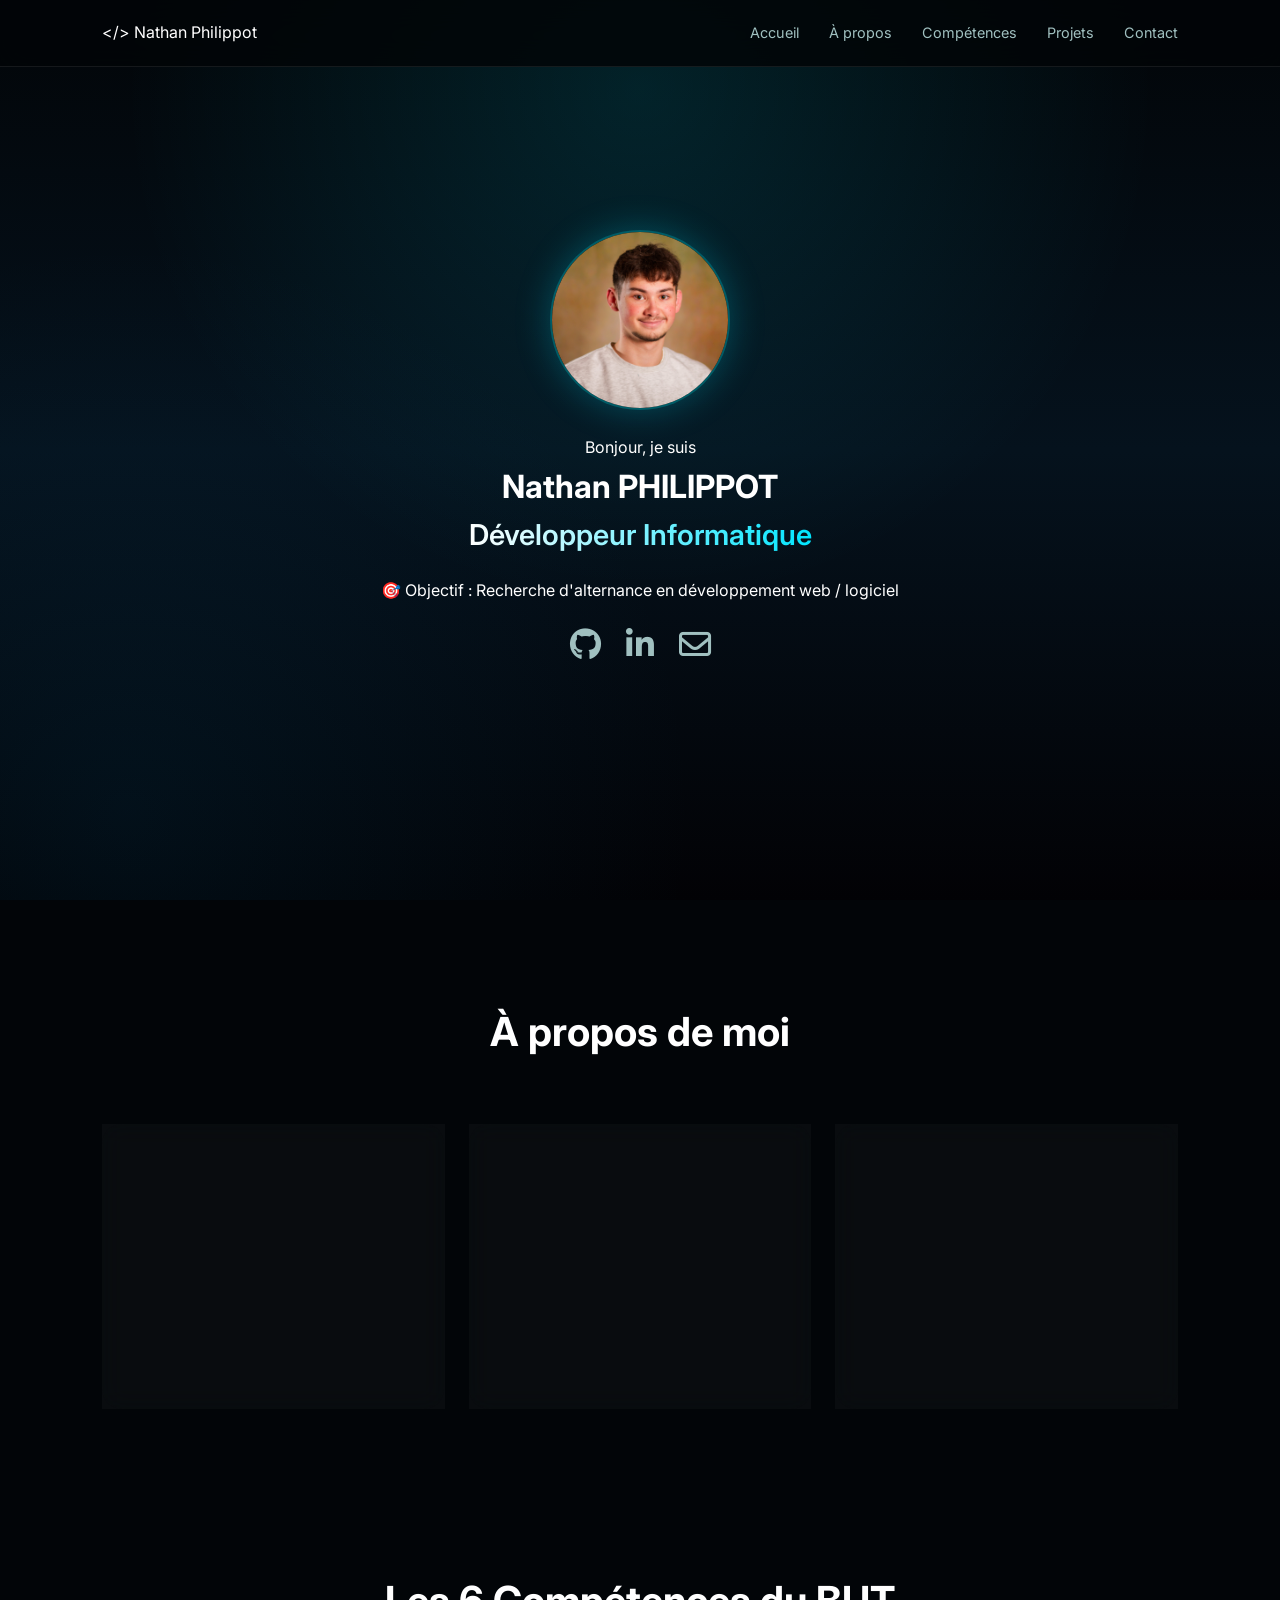
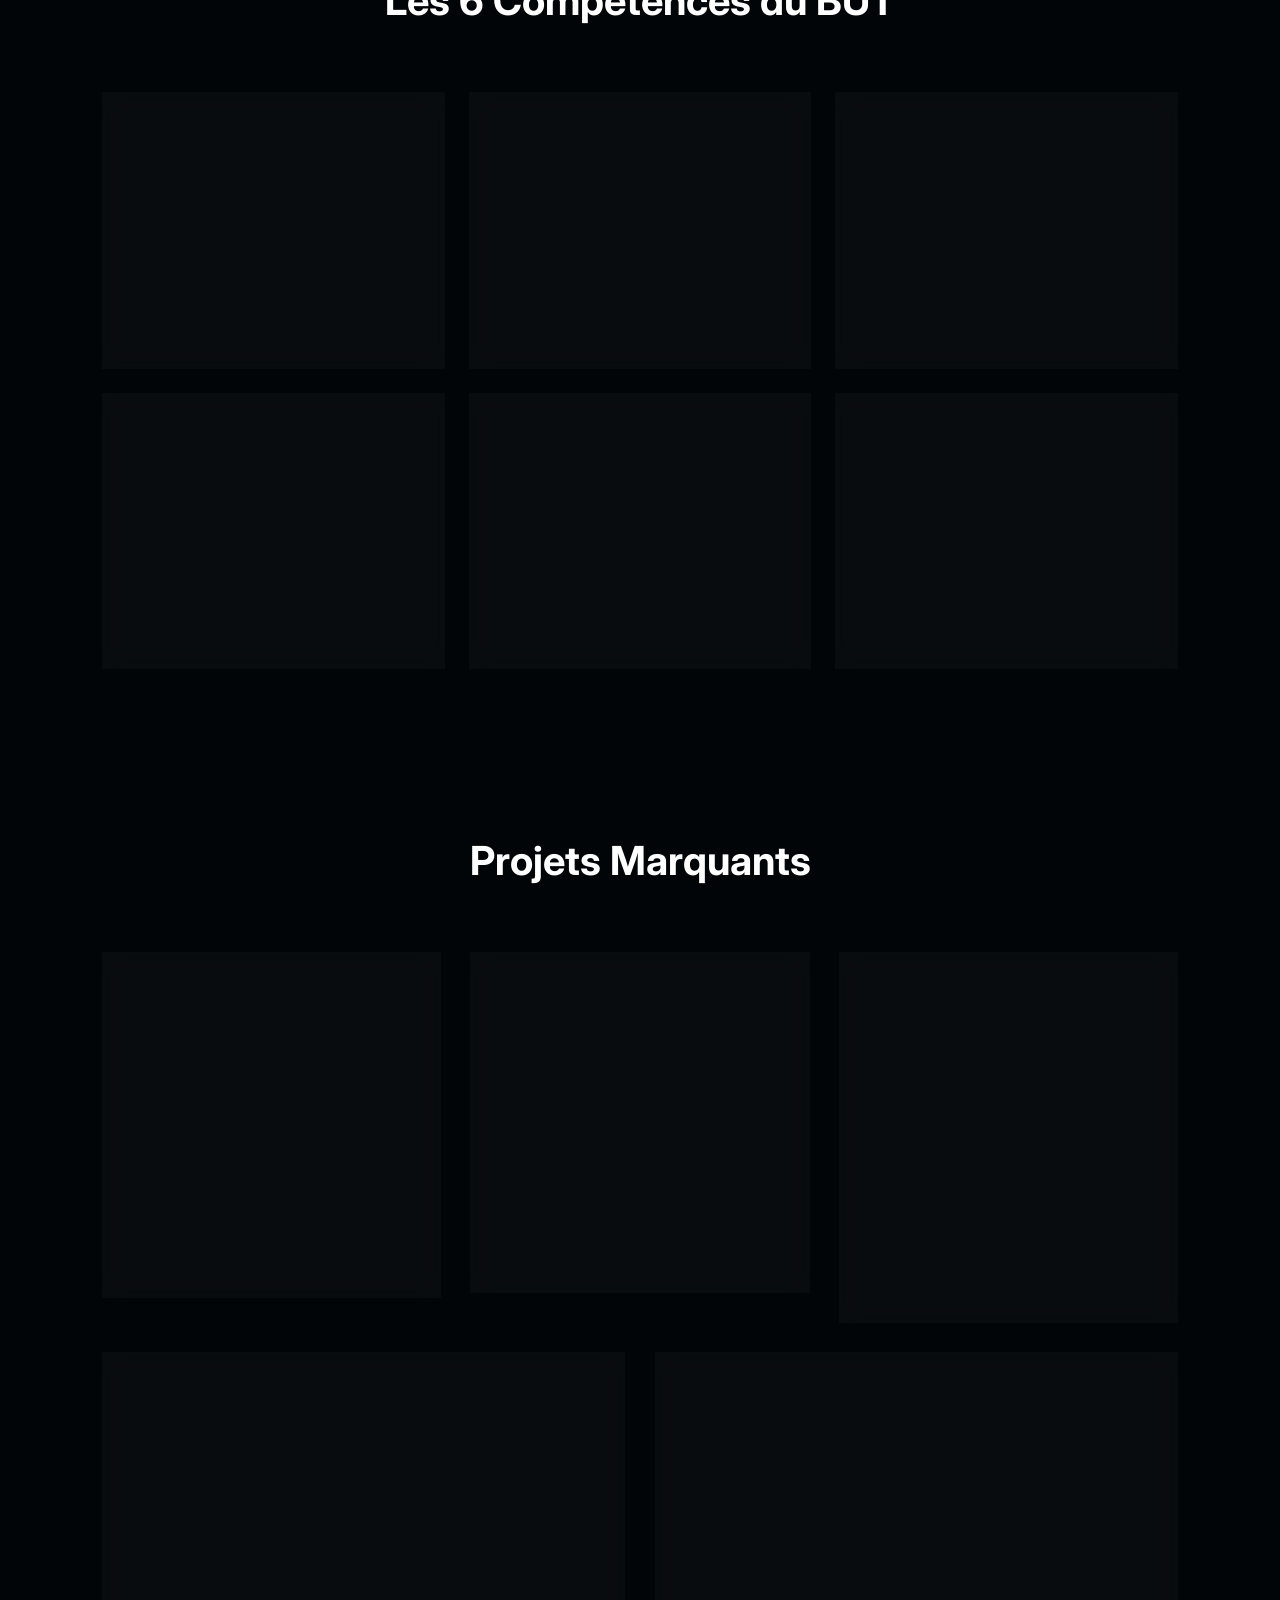
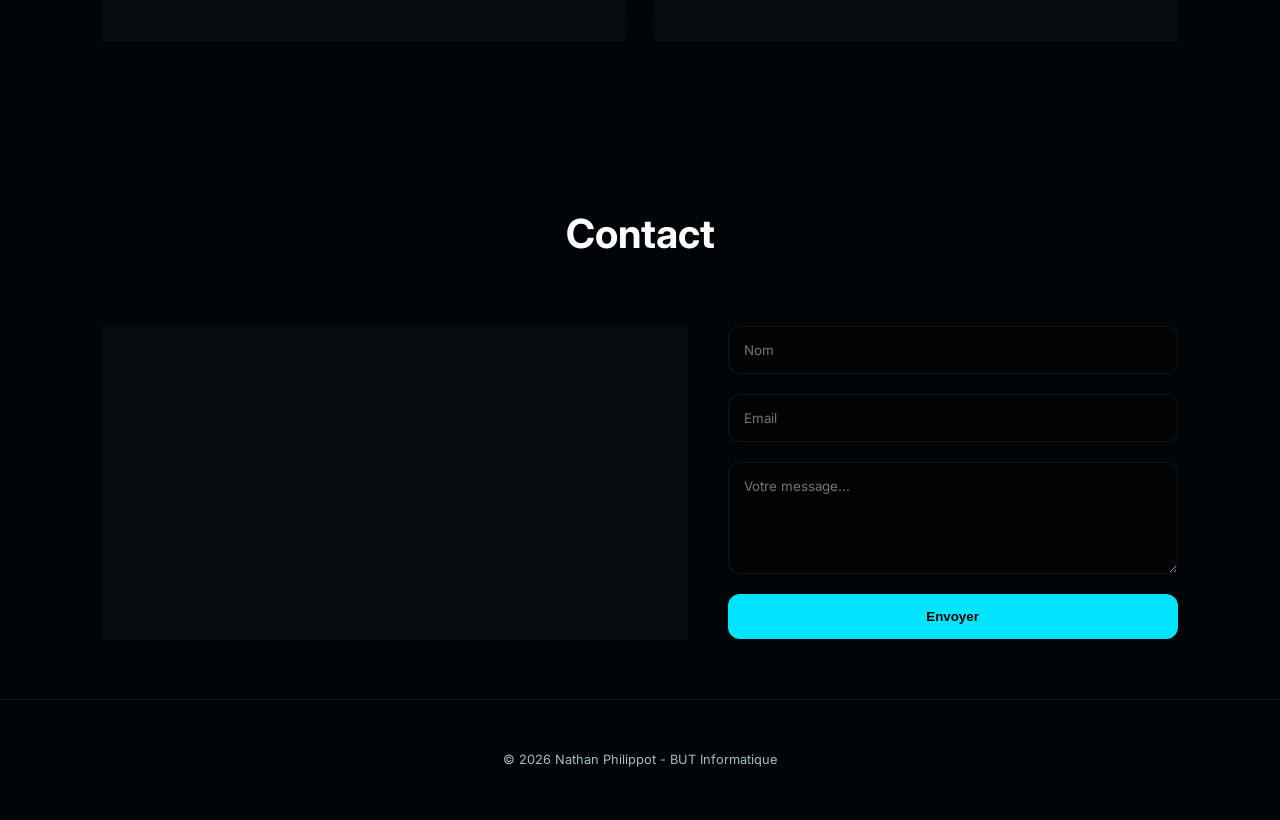
==== index.html @ cea82a33 "Add files via upload" ====
<!DOCTYPE html>
<html lang="fr">
<head>
    <meta charset="UTF-8">
    <meta name="viewport" content="width=device-width, initial-scale=1.0">
    <title>Nathan Philippot | Portfolio BUT Informatique</title>
    <link rel="stylesheet" href="style.css">
    <link rel="stylesheet" href="https://cdnjs.cloudflare.com/ajax/libs/font-awesome/6.0.0/css/all.min.css">
</head>
<body>

    <nav>
        <div class="logo">&lt;/&gt; Nathan Philippot</div>
        <ul>
            <li><a href="#accueil">Accueil</a></li>
            <li><a href="#a-propos">À propos</a></li>
            <li><a href="#competences">Compétences</a></li>
            <li><a href="#projets">Projets</a></li>
            <li><a href="#contact">Contact</a></li>
        </ul>
    </nav>

    <header id="accueil" class="hero">
        <div class="avatar-circle">
            <img src="images/photo.jpg" alt="Photo de Nathan Philippot">
        </div>
        <p class="greeting">Bonjour, je suis</p>
        <h1>Nathan PHILIPPOT</h1>
        <p class="role">Développeur Informatique</p>
        <p class="hero-objective">🎯 Objectif : Recherche d'alternance en développement web / logiciel</p>
        
        <div class="social-links">
            <a href="https://github.com/nathanpht" target="_blank" title="GitHub"><i class="fab fa-github"></i></a>
            <a href="https://www.linkedin.com/in/nathan-philippot-9a896b3b9" target="_blank" title="LinkedIn"><i class="fab fa-linkedin-in"></i></a>
            <a href="mailto:nathanphilippot56@gmail.com" title="Envoyer un e-mail"><i class="far fa-envelope"></i></a>
        </div>
    </header>

    <section id="a-propos">
        <h2 class="section-title">À propos de moi</h2>
        <div class="grid-3">
            <div class="card glass">
                <div class="icon-circle"><i class="fas fa-user"></i></div>
                <h3>Profil</h3>
                <p>Étudiant rigoureux en BUT Informatique, je me passionne pour la résolution de problèmes complexes et le développement d'interfaces intuitives.</p>
            </div>
            <div class="card glass">
                <div class="icon-circle"><i class="fas fa-graduation-cap"></i></div>
                <h3>Formation</h3>
                <p>Actuellement en <strong>BUT Informatique</strong> à l'IUT de Lannion. Spécialisation en réalisation d'applications et gestion de projets.</p>
            </div>
            <div class="card glass">
                <div class="icon-circle"><i class="fas fa-bullseye"></i></div>
                <h3>Objectifs</h3>
                <p>Je recherche une alternance pour mettre mes compétences techniques (Java, Web, SQL) au service d'une équipe dynamique.</p>
            </div>
        </div>
    </section>

    <section id="competences">
        <h2 class="section-title">Les 6 Compétences du BUT</h2>
        <div class="grid-3-3">
            <div class="card skill-card">
                <div class="skill-header">
                    <div class="icon-circle"><i class="fas fa-code"></i></div>
                    <span class="badge">C1</span>
                </div>
                <h3>Réaliser</h3>
                <p>Développement d'applications complexes et responsives.</p>
                <div class="skill-details">
                    <hr><ul><li>SAE S1.01 : Jeu de logique en Python</li><li>Sokoban V2 : Modélisation et dév Java (POO)</li><li>Site vitrine web (HTML5/CSS3)</li></ul>
                </div>
                <a class="details-link">Cliquer pour voir les détails</a>
            </div>
            <div class="card skill-card">
                <div class="skill-header">
                    <div class="icon-circle"><i class="fas fa-microchip"></i></div>
                    <span class="badge">C2</span>
                </div>
                <h3>Optimiser</h3>
                <p>Amélioration de l'efficacité logicielle et algorithmique.</p>
                <div class="skill-details">
                    <hr><ul><li>Sokoban V1 & V2 : Algorithmes de déplacement</li><li>Analyse de complexité des structures de données</li></ul>
                </div>
                <a class="details-link">Cliquer pour voir les détails</a>
            </div>
            <div class="card skill-card">
                <div class="skill-header">
                    <div class="icon-circle"><i class="fas fa-network-wired"></i></div>
                    <span class="badge">C3</span>
                </div>
                <h3>Administrer</h3>
                <p>Installation, configuration et gestion système/réseau.</p>
                <div class="skill-details">
                    <hr><ul><li>Virtualisation et conteneurisation avec Docker</li><li>Configuration d'environnements Linux / Debian</li></ul>
                </div>
                <a class="details-link">Cliquer pour voir les détails</a>
            </div>
            <div class="card skill-card">
                <div class="skill-header">
                    <div class="icon-circle"><i class="fas fa-database"></i></div>
                    <span class="badge">C4</span>
                </div>
                <h3>Gérer les données</h3>
                <p>Conception, modélisation et gestion de bases de données.</p>
                <div class="skill-details">
                    <hr><ul><li>Modélisation relationnelle (UML / Merise)</li><li>Création et requêtage de bases de données SQL</li></ul>
                </div>
                <a class="details-link">Cliquer pour voir les détails</a>
            </div>
            <div class="card skill-card">
                <div class="skill-header">
                    <div class="icon-circle"><i class="fas fa-tasks"></i></div>
                    <span class="badge">C5</span>
                </div>
                <h3>Conduire</h3>
                <p>Gestion de projet informatique et suivi des livrables.</p>
                <div class="skill-details">
                    <hr><ul><li>Rédaction de cahiers des charges et spécifications</li><li>Suivi de projet avec outils de planification</li></ul>
                </div>
                <a class="details-link">Cliquer pour voir les détails</a>
            </div>
            <div class="card skill-card">
                <div class="skill-header">
                    <div class="icon-circle"><i class="fas fa-users"></i></div>
                    <span class="badge">C6</span>
                </div>
                <h3>Collaborer</h3>
                <p>Travail d'équipe, communication et versioning.</p>
                <div class="skill-details">
                    <hr><ul><li>Gestion du code avec Git et GitHub</li><li>Méthodes Agiles et organisation d'équipe</li></ul>
                </div>
                <a class="details-link">Cliquer pour voir les détails</a>
            </div>
        </div>
    </section>

    <section id="projets">
        <h2 class="section-title">Projets Marquants</h2>
        <div class="grid-projects">
            
            <div class="card project-card glass">
                <h3>HTML & CSS - Voyage au Japon</h3>
                <p>Création d'un site vitrine responsive et immersif dédié à la découverte du Japon.</p>
                <div class="tags"><span>HTML</span><span>CSS</span><span>Design</span></div>
                <div class="mobilise-container">Mobilise : <span class="badge-comp">C1</span> <span class="badge-comp">C2</span></div>
                <div class="project-links">
                    <a href="https://github.com/nathanpht/HTML_CSS_Japon" target="_blank"><i class="fab fa-github"></i> Code source</a>
                </div>
            </div>

            <div class="card project-card glass">
                <h3>Sokoban - Version 2</h3>
                <p>Développement du célèbre jeu de logique Sokoban en appliquant des concepts de programmation orientée objet en Java.</p>
                <div class="tags"><span>Java</span><span>POO</span><span>Algorithmique</span></div>
                <div class="mobilise-container">Mobilise : <span class="badge-comp">C1</span> <span class="badge-comp">C2</span></div>
                <div class="project-links">
                    <a href="https://github.com/nathanpht/SokobanV2" target="_blank"><i class="fab fa-github"></i> Code source</a>
                </div>
            </div>

            <div class="card project-card glass">
                <h3>Gestion de Base de Données (SQL)</h3>
                <p>Conception, modélisation relationnelle et requêtage complexe pour la gestion de données structurées.</p>
                <div class="tags"><span>SQL</span><span>Modélisation</span><span>BDD</span></div>
                <div class="mobilise-container">Mobilise : <span class="badge-comp">C4</span></div>
                <div class="project-links">
                    <a href="https://github.com/nathanpht/SQL_BDD" target="_blank"><i class="fab fa-github"></i> Code source</a>
                </div>
            </div>

            <div class="card project-card glass">
                <h3>Conteneurisation avec Docker</h3>
                <p>Mise en place et administration d'infrastructures virtualisées et déploiement d'applications conteneurisées.</p>
                <div class="tags"><span>Docker</span><span>DevOps</span><span>Linux</span></div>
                <div class="mobilise-container">Mobilise : <span class="badge-comp">C3</span></div>
                <div class="project-links">
                    <a href="https://github.com/nathanpht/DockerContainer" target="_blank"><i class="fab fa-github"></i> Code source</a>
                </div>
            </div>

            <div class="card project-card glass">
                <h3>Gestion de Projet Informatique</h3>
                <p>Planification, rédaction de cahier des charges et suivi de livrables d'un projet d'application.</p>
                <div class="tags"><span>Management</span><span>Agile</span><span>Planification</span></div>
                <div class="mobilise-container">Mobilise : <span class="badge-comp">C5</span> <span class="badge-comp">C6</span></div>
                <div class="project-links">
                    <a href="https://github.com/nathanpht/GESTIONPROJECT" target="_blank"><i class="fab fa-github"></i> Code source</a>
                </div>
            </div>

        </div>
    </section>

    <section id="contact">
        <h2 class="section-title">Contact</h2>
        <div class="contact-container">
            
            <div class="contact-left-wrapper">
                <div class="linkedin-badge-container">
                    <div class="badge-base LI-profile-badge" data-locale="fr_FR" data-size="medium" data-theme="dark" data-type="VERTICAL" data-vanity="nathan-philippot-9a896b3b9" data-version="v1">
                        <a class="badge-base__link LI-simple-link" href="https://fr.linkedin.com/in/nathan-philippot-9a896b3b9?trk=profile-badge">Nathan PHILIPPOT</a>
                    </div>
                </div>

                <div class="contact-info-list">
                    <div class="contact-item">
                        <i class="fas fa-phone"></i>
                        <div><small>Téléphone</small><br><strong>+33 7 69 67 65 21</strong></div>
                    </div>
                    <div class="contact-item">
                        <i class="far fa-envelope"></i>
                        <div><small>Email</small><br><strong>nathanphilippot56@gmail.com</strong></div>
                    </div>
                    <div class="contact-item">
                        <i class="fas fa-map-marker-alt"></i>
                        <div><small>Lieu</small><br><strong>Lannion, France</strong></div>
                    </div>
                </div>
            </div>

            <form class="contact-form" onsubmit="ouvrirBoiteMail(event)">
                <input type="text" id="contact-nom" placeholder="Nom" required>
                <input type="email" id="contact-email" placeholder="Email" required>
                <textarea rows="5" id="contact-message" placeholder="Votre message..." required></textarea>
                <button type="submit" class="btn-send">Envoyer</button>
            </form>
        </div>
    </section>

    <footer>
        <p>© 2026 Nathan Philippot - BUT Informatique</p>
    </footer>

    <script src="https://platform.linkedin.com/badges/js/profile.js" async defer type="text/javascript"></script>

    <script>
        // Script pour dérouler les compétences
        document.querySelectorAll('.details-link').forEach(link => {
            link.addEventListener('click', function() {
                const card = this.closest('.skill-card');
                card.classList.toggle('active');
                this.textContent = card.classList.contains('active') ? 'Fermer les détails' : 'Cliquer pour voir les détails';
            });
        });

        // NOUVEAU SCRIPT : Récupère les données et ouvre le client de messagerie
        function ouvrirBoiteMail(event) {
            event.preventDefault(); // Empêche le rechargement automatique de la page
            
            const nom = document.getElementById('contact-nom').value;
            const emailClient = document.getElementById('contact-email').value;
            const message = document.getElementById('contact-message').value;
            
            const sujet = encodeURIComponent("Contact Portfolio - " + nom);
            const corpsEmail = encodeURIComponent("Bonjour Nathan,\n\n" + message + "\n\n---\nMessage envoyé par : " + nom + " (" + emailClient + ")");
            
            // Déclenche l'ouverture de l'application de messagerie par défaut
            window.location.href = "mailto:nathanphilippot56@gmail.com?subject=" + sujet + "&body=" + corpsEmail;
        }
    </script>
</body>
</html>
---- style.css ----
@import url('https://fonts.googleapis.com/css2?family=Inter:wght@300;400;500;600;700&display=swap');

html {
    scroll-behavior: smooth !important;
    scroll-padding-top: 90px; /* Évite que le menu fixe ne cache le titre des sections lors du scroll */
}

:root {
    --bg-deep: #020508;
    --accent-blue: #00e5ff;
    --card-bg: rgba(255, 255, 255, 0.03);
    --text-main: #ffffff;
    --text-dim: #a0c0c0;
    --border: rgba(255, 255, 255, 0.08);
}

* { margin: 0; padding: 0; box-sizing: border-box; }

body {
    background-color: var(--bg-deep);
    background-image: 
        radial-gradient(circle at 50% 10%, rgba(0, 229, 255, 0.12) 0%, transparent 50%),
        radial-gradient(circle at 10% 90%, rgba(0, 80, 120, 0.15) 0%, transparent 40%),
        linear-gradient(180deg, #020508 0%, #05121d 50%, #020205 100%);
    background-attachment: fixed;
    color: var(--text-main); font-family: 'Inter', sans-serif; line-height: 1.6;
}

nav { display: flex; justify-content: space-between; align-items: center; padding: 20px 8%; position: fixed; top: 0; width: 100%; z-index: 1000; background: rgba(2, 5, 8, 0.85); backdrop-filter: blur(15px); border-bottom: 1px solid var(--border); }
nav ul { display: flex; list-style: none; gap: 30px; }
nav ul li a { text-decoration: none; color: var(--text-dim); font-size: 0.9rem; transition: 0.3s; }
nav ul li a:hover { color: var(--accent-blue); }

.hero { height: 100vh; display: flex; flex-direction: column; justify-content: center; align-items: center; text-align: center; }

/* Taille agrandie pour accueillir la photo proprement */
.avatar-circle { 
    width: 180px; 
    height: 180px; 
    background: #000; 
    border-radius: 50%; 
    border: 2px solid rgba(0, 229, 255, 0.4); 
    display: flex; 
    justify-content: center; 
    align-items: center; 
    margin-bottom: 25px; 
    box-shadow: 0 0 35px rgba(0, 229, 255, 0.25); 
    overflow: hidden; 
}

/* Force l'image à occuper tout l'espace de manière proportionnelle */
.avatar-circle img {
    width: 100%;
    height: 100%;
    object-fit: cover;
}

/* MODIFICATION : Agrandissement et mise en valeur des icônes réseaux sociaux */
.social-links {
    display: flex;
    gap: 25px;
    margin-top: 15px;
}

.social-links a {
    color: var(--text-dim);
    font-size: 2rem; /* Augmentation importante de la taille du logo */
    transition: all 0.3s ease;
    display: inline-block;
}

.social-links a:hover {
    color: var(--accent-blue);
    transform: scale(1.2); /* Léger effet de zoom au survol */
    text-shadow: 0 0 15px var(--accent-blue);
}

.role { font-size: 1.8rem; font-weight: 600; background: linear-gradient(90deg, #fff, var(--accent-blue)); -webkit-background-clip: text; background-clip: text; -webkit-text-fill-color: transparent; margin-bottom: 20px; }

section { padding: 100px 8% 60px; }
.section-title { text-align: center; font-size: 2.5rem; margin-bottom: 60px; font-weight: 700; }

.grid-3, .grid-3-3 { display: grid; grid-template-columns: repeat(3, 1fr); gap: 25px; }

/* RESTRUCTURATION DES PROJETS EN FLEXBOX POUR ÉVITER LE TROU VIDE */
.grid-projects { 
    display: flex;
    flex-wrap: wrap;
    gap: 30px;
    justify-content: center;
}

.grid-projects .project-card {
    flex: 1 1 calc(33.333% - 30px); 
    min-width: 300px;
    max-width: 100%;
    display: flex;
    flex-direction: column;
    height: 100%;
}

/* Force les liens GitHub à s'aligner tout en bas de la carte */
.grid-projects .project-card .project-links {
    margin-top: auto;
    padding-top: 15px;
}

.card { background: var(--card-bg); border: 1px solid var(--border); border-radius: 20px; padding: 30px; backdrop-filter: blur(12px); transition: 0.4s; }
.card:hover { border: 1px solid rgba(0, 229, 255, 0.3); transform: translateY(-5px); background: rgba(255, 255, 255, 0.06); }

.icon-circle { width: 45px; height: 45px; background: rgba(0, 229, 255, 0.1); border-radius: 10px; display: flex; justify-content: center; align-items: center; color: var(--accent-blue); margin-bottom: 20px; }
.badge { background: #1a1a1a; padding: 4px 10px; border-radius: 6px; font-size: 0.7rem; color: var(--accent-blue); font-weight: 600; }

/* COMPÉTENCES DÉTAILS */
.skill-details { max-height: 0; overflow: hidden; transition: 0.5s ease; opacity: 0; }
.skill-card.active .skill-details { max-height: 300px; opacity: 1; margin-top: 15px; padding-top: 15px; border-top: 1px solid var(--border); }
.details-link { cursor: pointer; color: var(--text-dim); font-size: 0.85rem; margin-top: 20px; display: block; text-decoration: underline; }

/* STYLE PROJETS */
.tags { display: flex; gap: 10px; margin-bottom: 20px; }
.tags span { background: #121212; border: 1px solid var(--border); color: var(--text-dim); padding: 6px 15px; border-radius: 30px; font-size: 0.85rem; }
.mobilise-container { font-size: 0.9rem; color: var(--text-dim); margin-bottom: 25px; display: flex; align-items: center; gap: 8px; }
.badge-comp { background: #ffffff; color: #000; font-weight: 700; padding: 2px 8px; border-radius: 4px; font-size: 0.8rem; }
.project-links a { color: var(--text-main); text-decoration: none; font-weight: 500; font-size: 1rem; }

/* BLOC CONTACT AVEC BADGE ET COORDONNÉES ALIGNÉS */
.contact-container { 
    display: grid; 
    grid-template-columns: 1.3fr 1fr; 
    gap: 40px; 
    align-items: stretch;
}

.contact-left-wrapper {
    display: flex;
    gap: 40px;
    align-items: center;
    background: var(--card-bg);
    border: 1px solid var(--border);
    padding: 30px;
    border-radius: 20px;
    backdrop-filter: blur(12px);
}

.linkedin-badge-container {
    flex-shrink: 0;
}

.contact-info-list {
    display: flex;
    flex-direction: column;
    gap: 20px;
}

.contact-item { display: flex; align-items: center; gap: 15px; }
.contact-item i { width: 45px; height: 45px; background: #0a0a0a; border-radius: 50%; display: flex; justify-content: center; align-items: center; border: 1px solid var(--border); color: var(--accent-blue); flex-shrink: 0; }

.contact-form {
    display: flex;
    flex-direction: column;
    justify-content: space-between;
}

.contact-form input, .contact-form textarea { width: 100%; background: rgba(0, 0, 0, 0.4); border: 1px solid var(--border); padding: 15px; border-radius: 12px; color: #fff; margin-bottom: 20px; outline: none; font-family: inherit; }
.btn-send { background: var(--accent-blue); color: #000; padding: 15px; border-radius: 12px; border: none; font-weight: 700; width: 100%; cursor: pointer; transition: 0.3s; margin-top: auto; }
.btn-send:hover { box-shadow: 0 0 20px var(--accent-blue); }

footer { text-align: center; padding: 50px; border-top: 1px solid var(--border); color: var(--text-dim); font-size: 0.8rem; }

@media (max-width: 900px) { 
    .grid-3, .grid-3-3, .grid-projects, .contact-container { grid-template-columns: 1fr; } 
    .contact-left-wrapper { flex-direction: column; text-align: center; }
    .contact-item { flex-direction: column; text-align: center; }
}
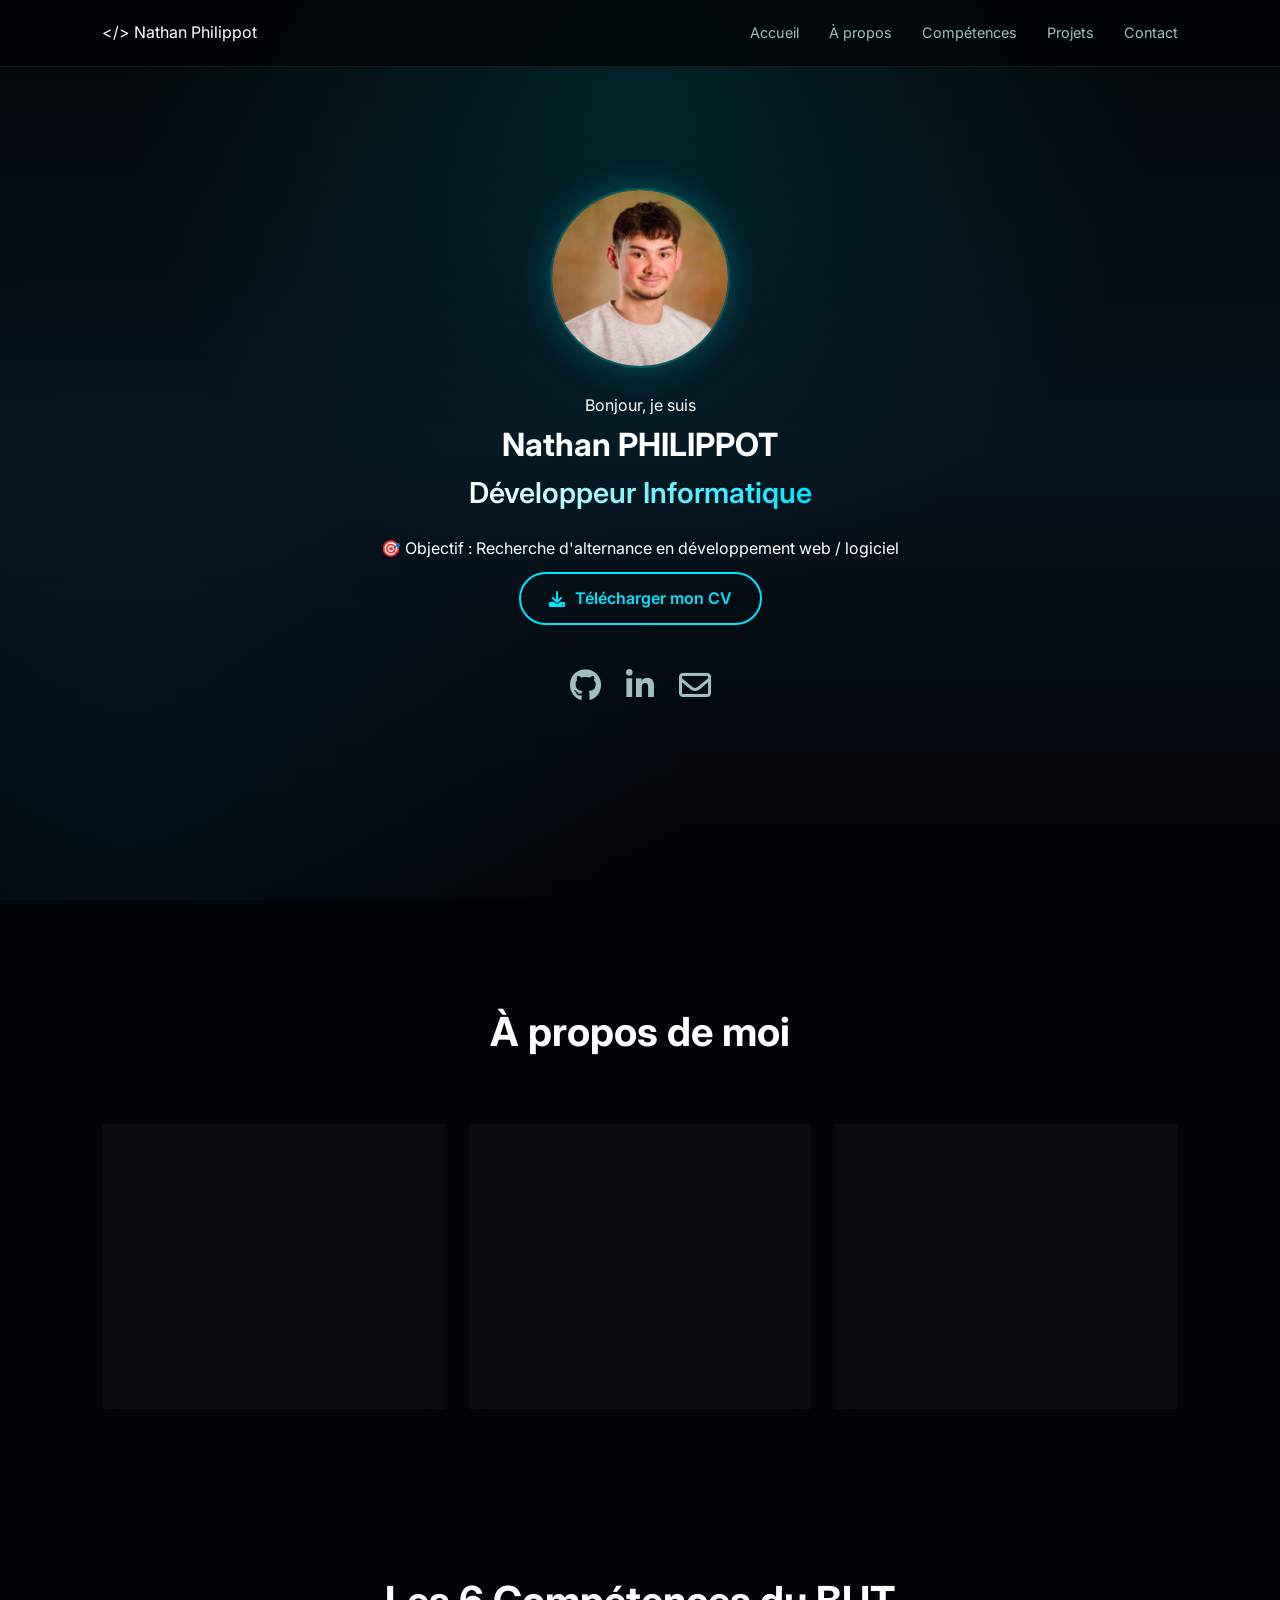
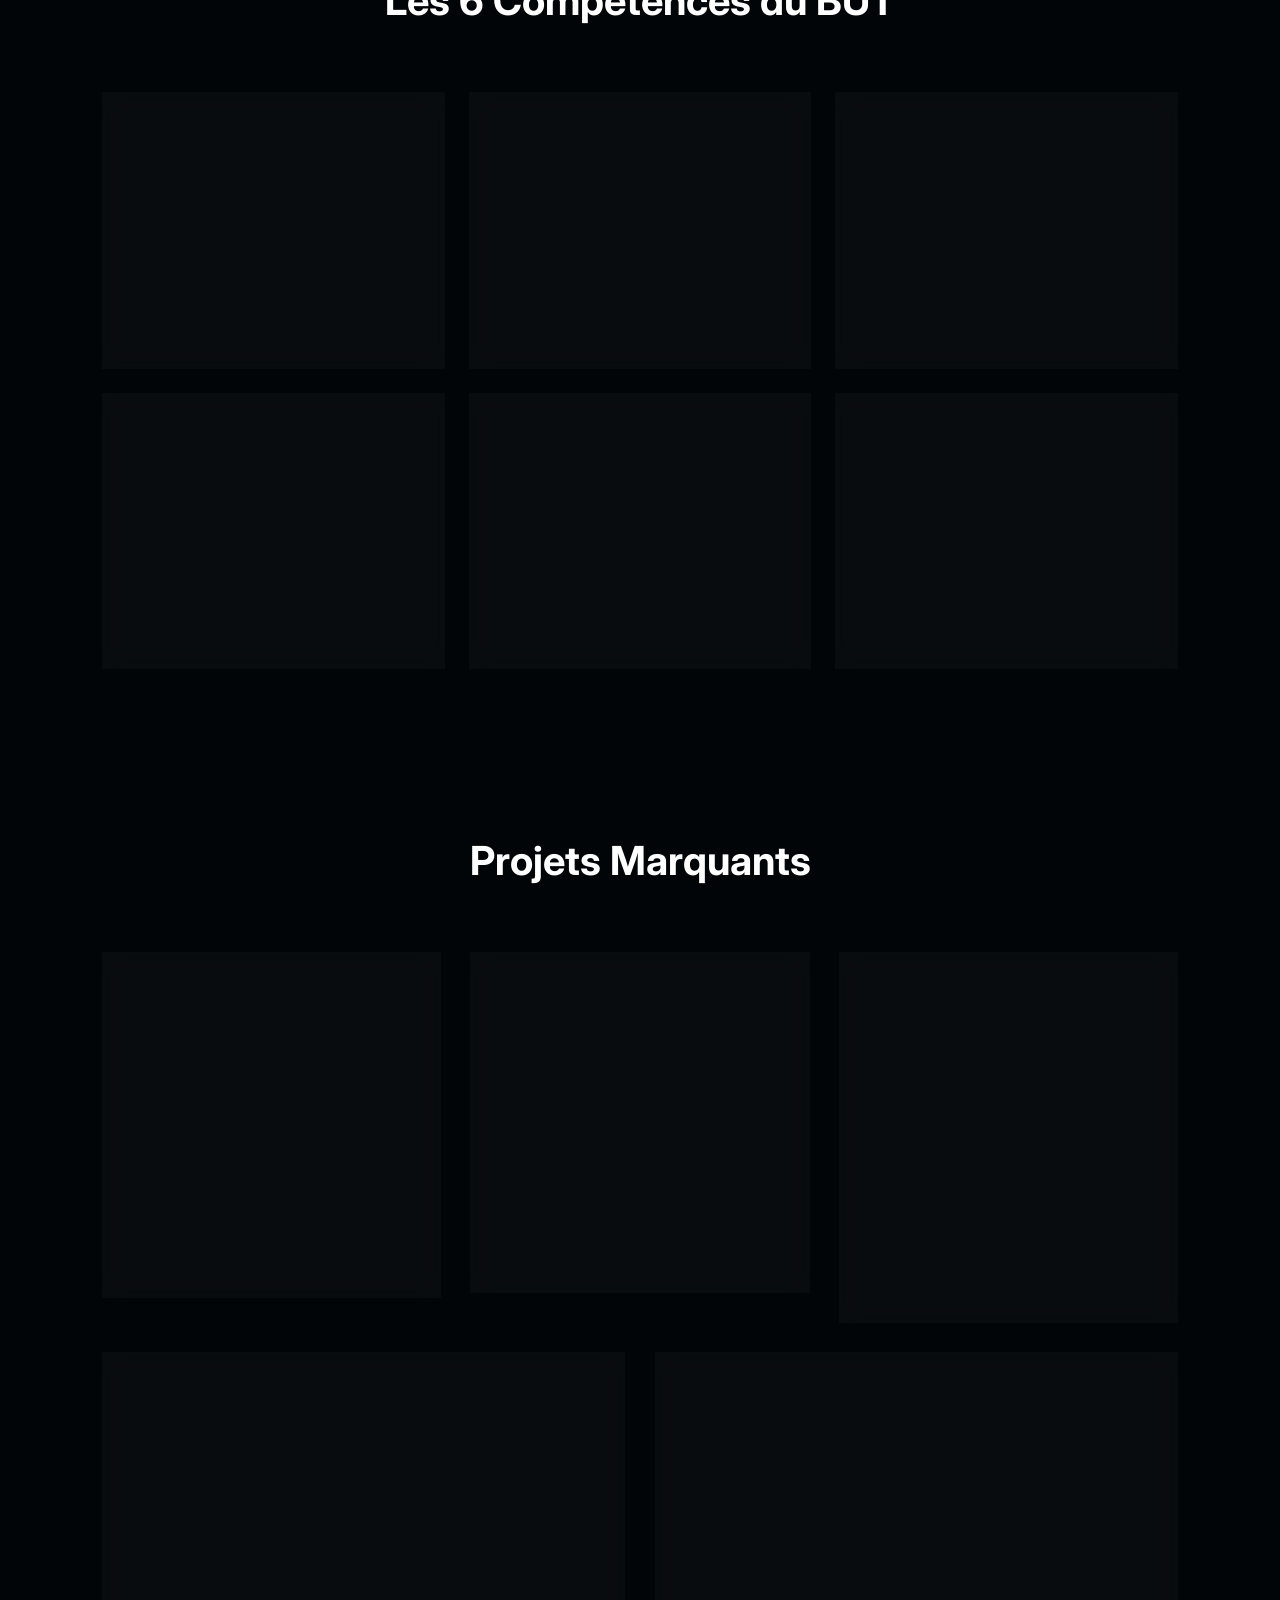
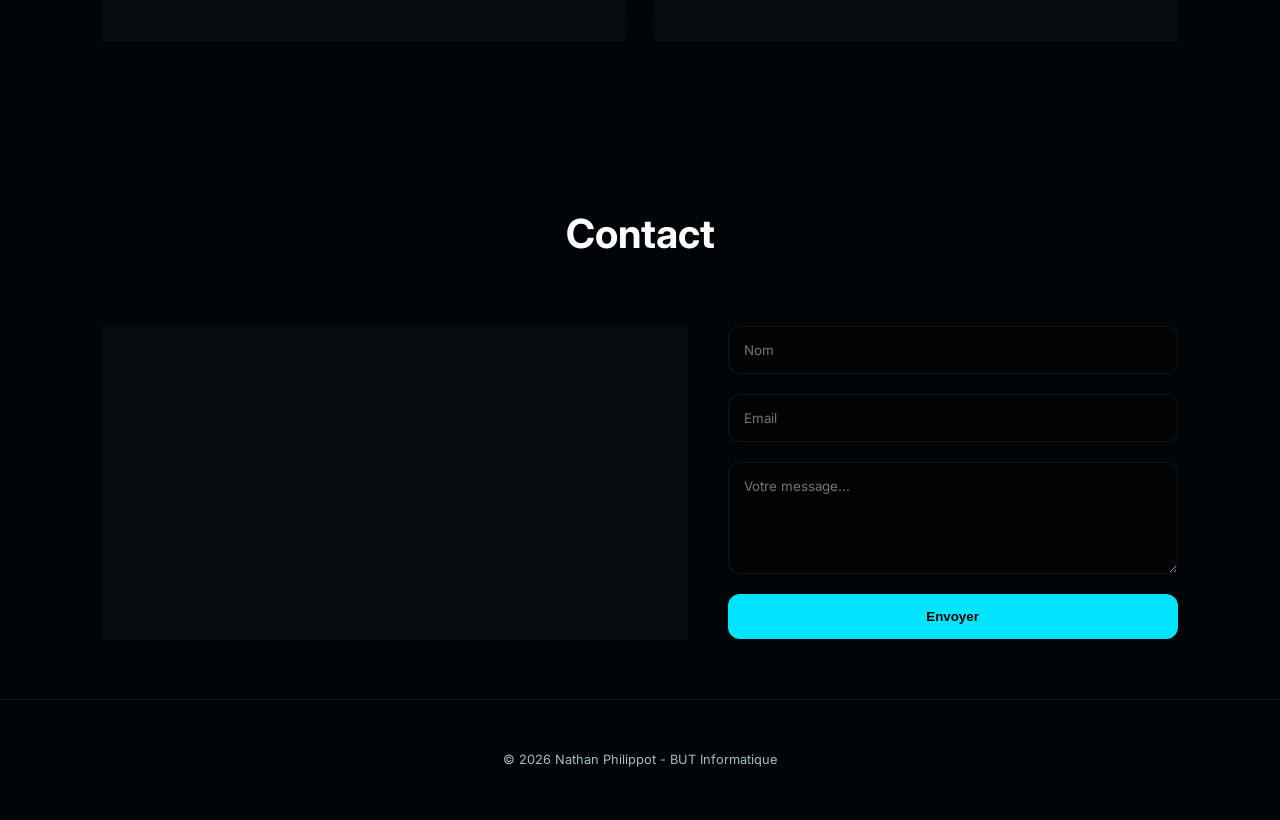
==== commit fcf975e5: "Add files via upload" ====
--- a/index.html
+++ b/index.html
@@ -29,6 +29,12 @@
         <p class="role">Développeur Informatique</p>
         <p class="hero-objective">🎯 Objectif : Recherche d'alternance en développement web / logiciel</p>
         
+        <div class="cv-container">
+            <a href="CV_Nathan_Philippot.pdf" download="CV_Nathan_Philippot.pdf" class="btn-cv">
+                <i class="fas fa-download"></i> Télécharger mon CV
+            </a>
+        </div>
+        
         <div class="social-links">
             <a href="https://github.com/nathanpht" target="_blank" title="GitHub"><i class="fab fa-github"></i></a>
             <a href="https://www.linkedin.com/in/nathan-philippot-9a896b3b9" target="_blank" title="LinkedIn"><i class="fab fa-linkedin-in"></i></a>
@@ -235,7 +241,6 @@
     <script src="https://platform.linkedin.com/badges/js/profile.js" async defer type="text/javascript"></script>
 
     <script>
-        // Script pour dérouler les compétences
         document.querySelectorAll('.details-link').forEach(link => {
             link.addEventListener('click', function() {
                 const card = this.closest('.skill-card');
@@ -244,9 +249,8 @@
             });
         });
 
-        // NOUVEAU SCRIPT : Récupère les données et ouvre le client de messagerie
         function ouvrirBoiteMail(event) {
-            event.preventDefault(); // Empêche le rechargement automatique de la page
+            event.preventDefault();
             
             const nom = document.getElementById('contact-nom').value;
             const emailClient = document.getElementById('contact-email').value;
@@ -255,7 +259,6 @@
             const sujet = encodeURIComponent("Contact Portfolio - " + nom);
             const corpsEmail = encodeURIComponent("Bonjour Nathan,\n\n" + message + "\n\n---\nMessage envoyé par : " + nom + " (" + emailClient + ")");
             
-            // Déclenche l'ouverture de l'application de messagerie par défaut
             window.location.href = "mailto:nathanphilippot56@gmail.com?subject=" + sujet + "&body=" + corpsEmail;
         }
     </script>
--- a/style.css
+++ b/style.css
@@ -2,7 +2,7 @@
 
 html {
     scroll-behavior: smooth !important;
-    scroll-padding-top: 90px; /* Évite que le menu fixe ne cache le titre des sections lors du scroll */
+    scroll-padding-top: 90px;
 }
 
 :root {
@@ -33,7 +33,6 @@
 
 .hero { height: 100vh; display: flex; flex-direction: column; justify-content: center; align-items: center; text-align: center; }
 
-/* Taille agrandie pour accueillir la photo proprement */
 .avatar-circle { 
     width: 180px; 
     height: 180px; 
@@ -48,14 +47,39 @@
     overflow: hidden; 
 }
 
-/* Force l'image à occuper tout l'espace de manière proportionnelle */
 .avatar-circle img {
     width: 100%;
     height: 100%;
     object-fit: cover;
 }
 
-/* MODIFICATION : Agrandissement et mise en valeur des icônes réseaux sociaux */
+/* AJOUT : Style du bouton CV */
+.cv-container {
+    margin-top: 10px;
+    margin-bottom: 20px;
+}
+
+.btn-cv {
+    display: inline-flex;
+    align-items: center;
+    gap: 10px;
+    background: transparent;
+    color: var(--accent-blue);
+    border: 2px solid var(--accent-blue);
+    padding: 12px 28px;
+    border-radius: 30px;
+    font-weight: 600;
+    text-decoration: none;
+    transition: all 0.3s ease;
+}
+
+.btn-cv:hover {
+    background: var(--accent-blue);
+    color: #000;
+    box-shadow: 0 0 25px rgba(0, 229, 255, 0.5);
+    transform: translateY(-2px);
+}
+
 .social-links {
     display: flex;
     gap: 25px;
@@ -64,14 +88,14 @@
 
 .social-links a {
     color: var(--text-dim);
-    font-size: 2rem; /* Augmentation importante de la taille du logo */
+    font-size: 2rem; 
     transition: all 0.3s ease;
     display: inline-block;
 }
 
 .social-links a:hover {
     color: var(--accent-blue);
-    transform: scale(1.2); /* Léger effet de zoom au survol */
+    transform: scale(1.2); 
     text-shadow: 0 0 15px var(--accent-blue);
 }
 
@@ -82,7 +106,6 @@
 
 .grid-3, .grid-3-3 { display: grid; grid-template-columns: repeat(3, 1fr); gap: 25px; }
 
-/* RESTRUCTURATION DES PROJETS EN FLEXBOX POUR ÉVITER LE TROU VIDE */
 .grid-projects { 
     display: flex;
     flex-wrap: wrap;
@@ -99,7 +122,6 @@
     height: 100%;
 }
 
-/* Force les liens GitHub à s'aligner tout en bas de la carte */
 .grid-projects .project-card .project-links {
     margin-top: auto;
     padding-top: 15px;
@@ -111,19 +133,16 @@
 .icon-circle { width: 45px; height: 45px; background: rgba(0, 229, 255, 0.1); border-radius: 10px; display: flex; justify-content: center; align-items: center; color: var(--accent-blue); margin-bottom: 20px; }
 .badge { background: #1a1a1a; padding: 4px 10px; border-radius: 6px; font-size: 0.7rem; color: var(--accent-blue); font-weight: 600; }
 
-/* COMPÉTENCES DÉTAILS */
 .skill-details { max-height: 0; overflow: hidden; transition: 0.5s ease; opacity: 0; }
 .skill-card.active .skill-details { max-height: 300px; opacity: 1; margin-top: 15px; padding-top: 15px; border-top: 1px solid var(--border); }
 .details-link { cursor: pointer; color: var(--text-dim); font-size: 0.85rem; margin-top: 20px; display: block; text-decoration: underline; }
 
-/* STYLE PROJETS */
 .tags { display: flex; gap: 10px; margin-bottom: 20px; }
 .tags span { background: #121212; border: 1px solid var(--border); color: var(--text-dim); padding: 6px 15px; border-radius: 30px; font-size: 0.85rem; }
 .mobilise-container { font-size: 0.9rem; color: var(--text-dim); margin-bottom: 25px; display: flex; align-items: center; gap: 8px; }
 .badge-comp { background: #ffffff; color: #000; font-weight: 700; padding: 2px 8px; border-radius: 4px; font-size: 0.8rem; }
 .project-links a { color: var(--text-main); text-decoration: none; font-weight: 500; font-size: 1rem; }
 
-/* BLOC CONTACT AVEC BADGE ET COORDONNÉES ALIGNÉS */
 .contact-container { 
     display: grid; 
     grid-template-columns: 1.3fr 1fr; 
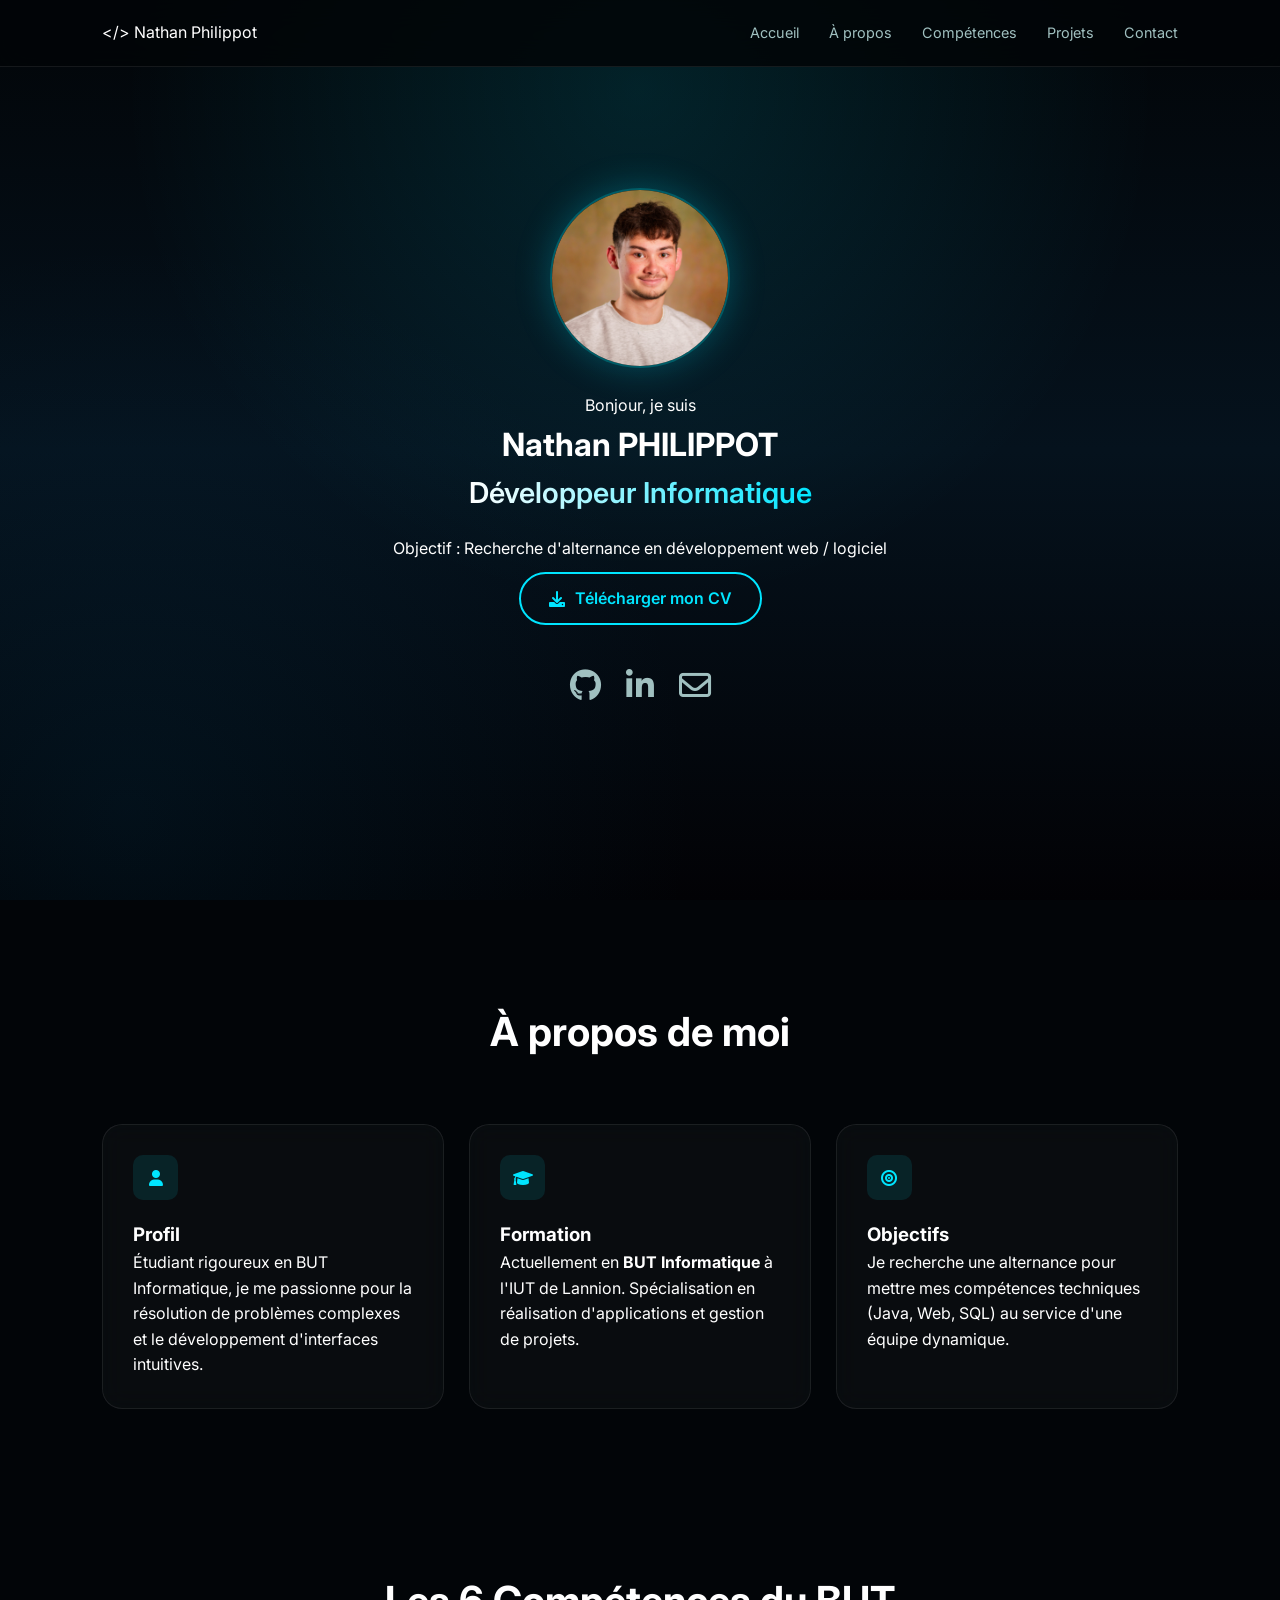
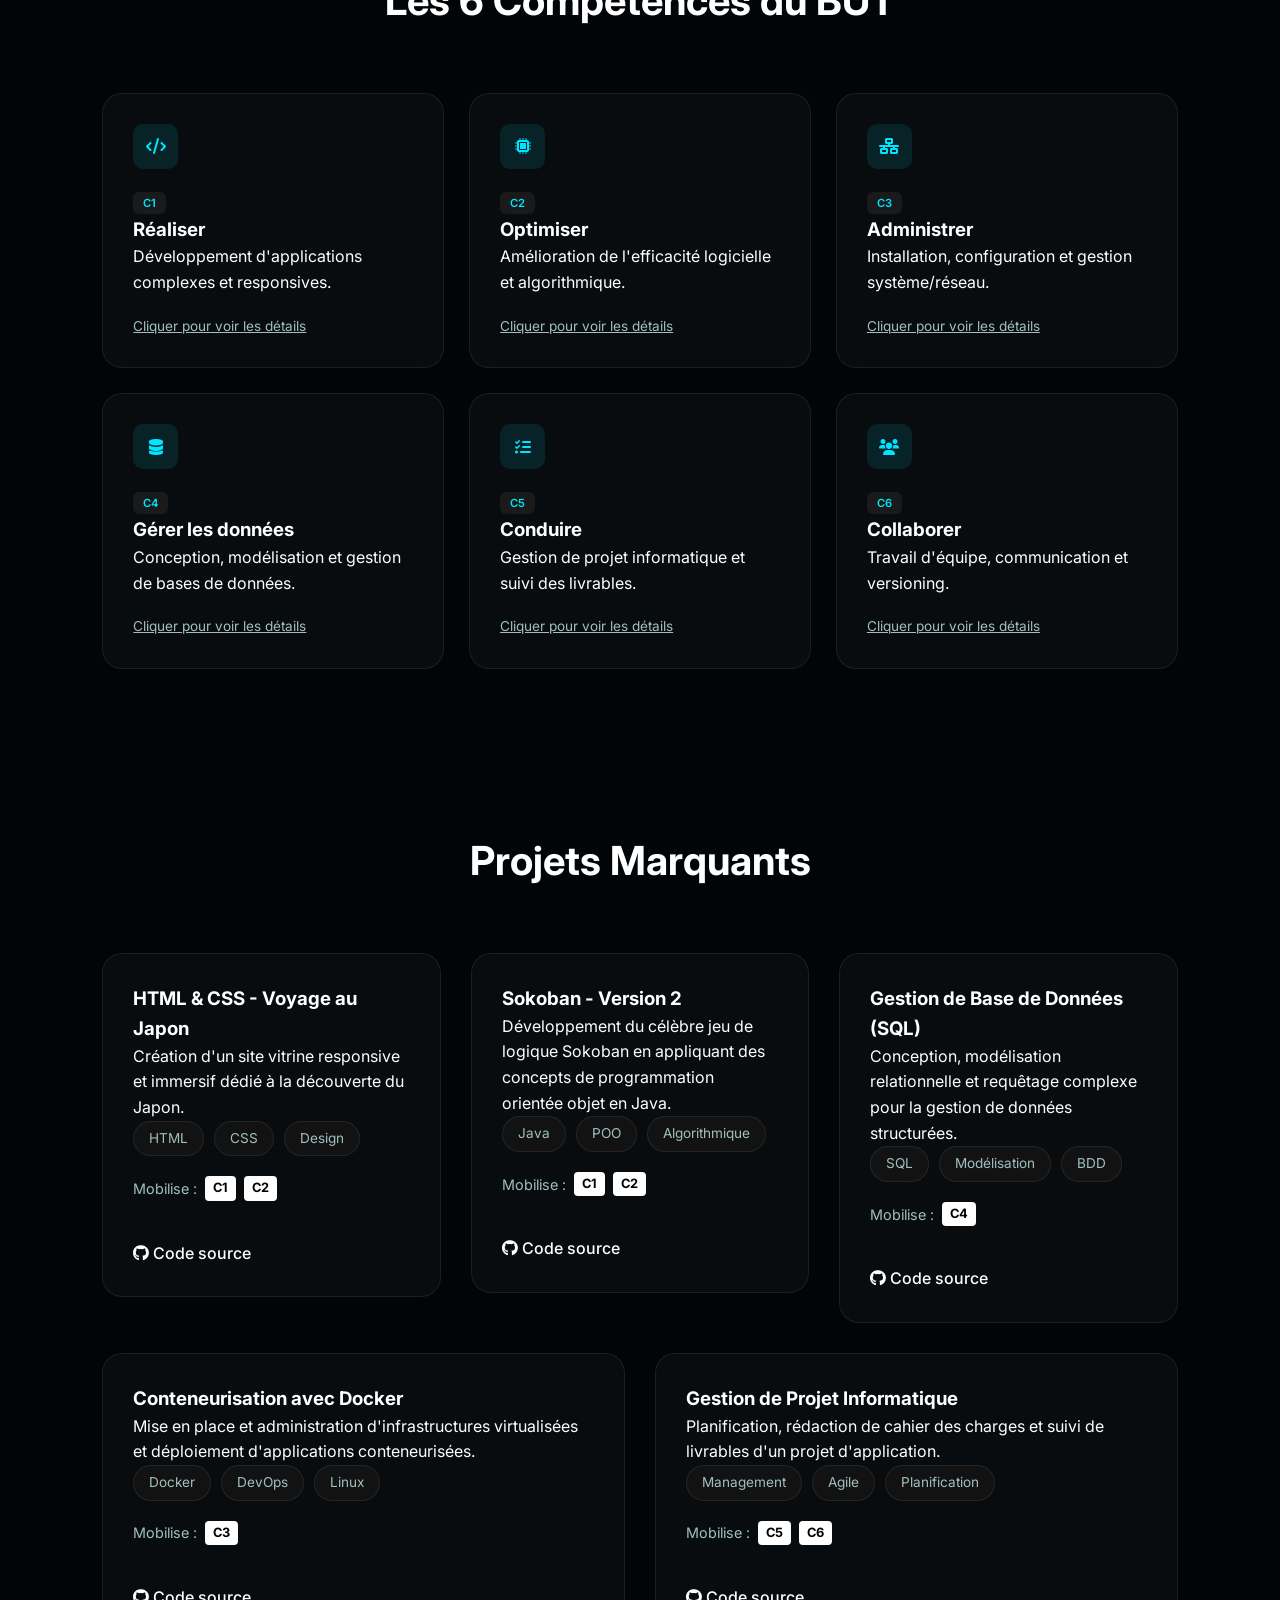
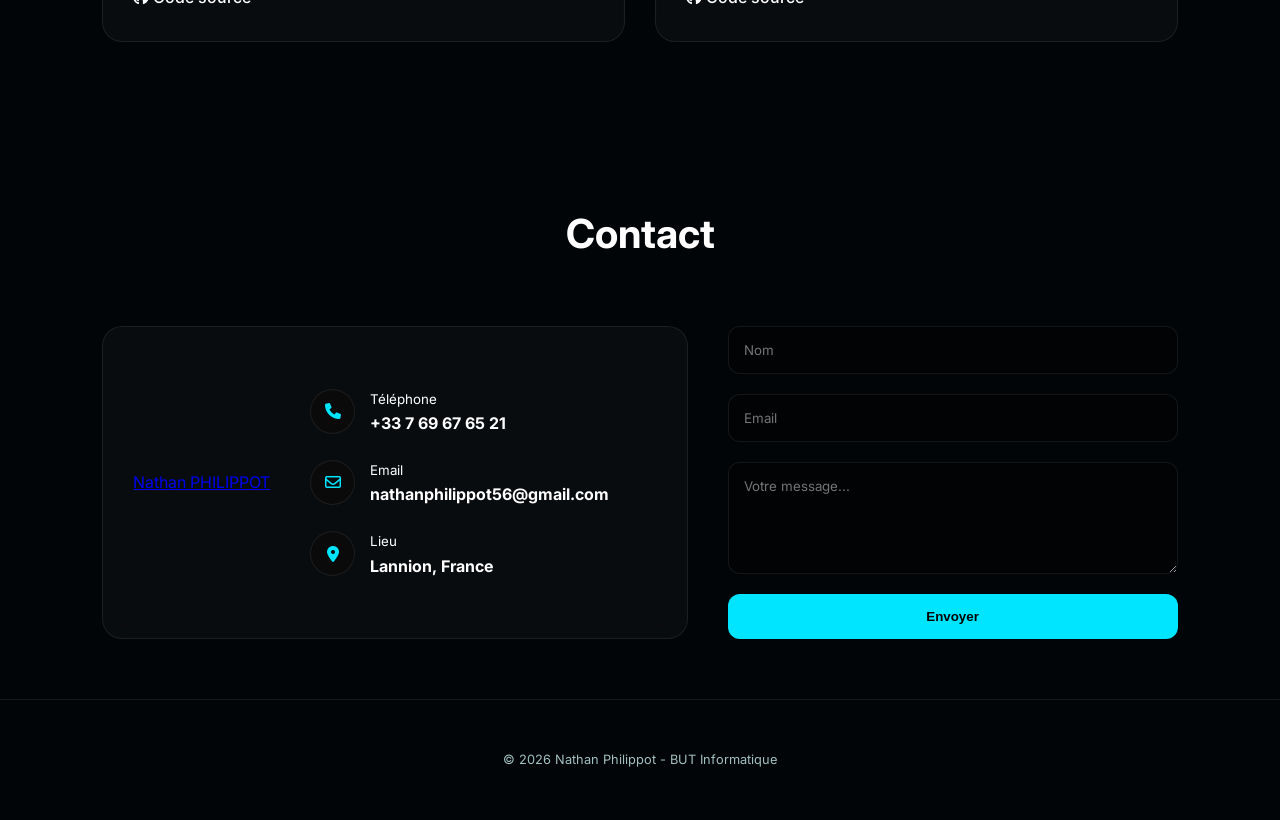
==== commit 624adc4c: "Add files via upload" ====
--- a/index.html
+++ b/index.html
@@ -27,7 +27,7 @@
         <p class="greeting">Bonjour, je suis</p>
         <h1>Nathan PHILIPPOT</h1>
         <p class="role">Développeur Informatique</p>
-        <p class="hero-objective">🎯 Objectif : Recherche d'alternance en développement web / logiciel</p>
+        <p class="hero-objective"> Objectif : Recherche d'alternance en développement web / logiciel</p>
         
         <div class="cv-container">
             <a href="CV_Nathan_Philippot.pdf" download="CV_Nathan_Philippot.pdf" class="btn-cv">
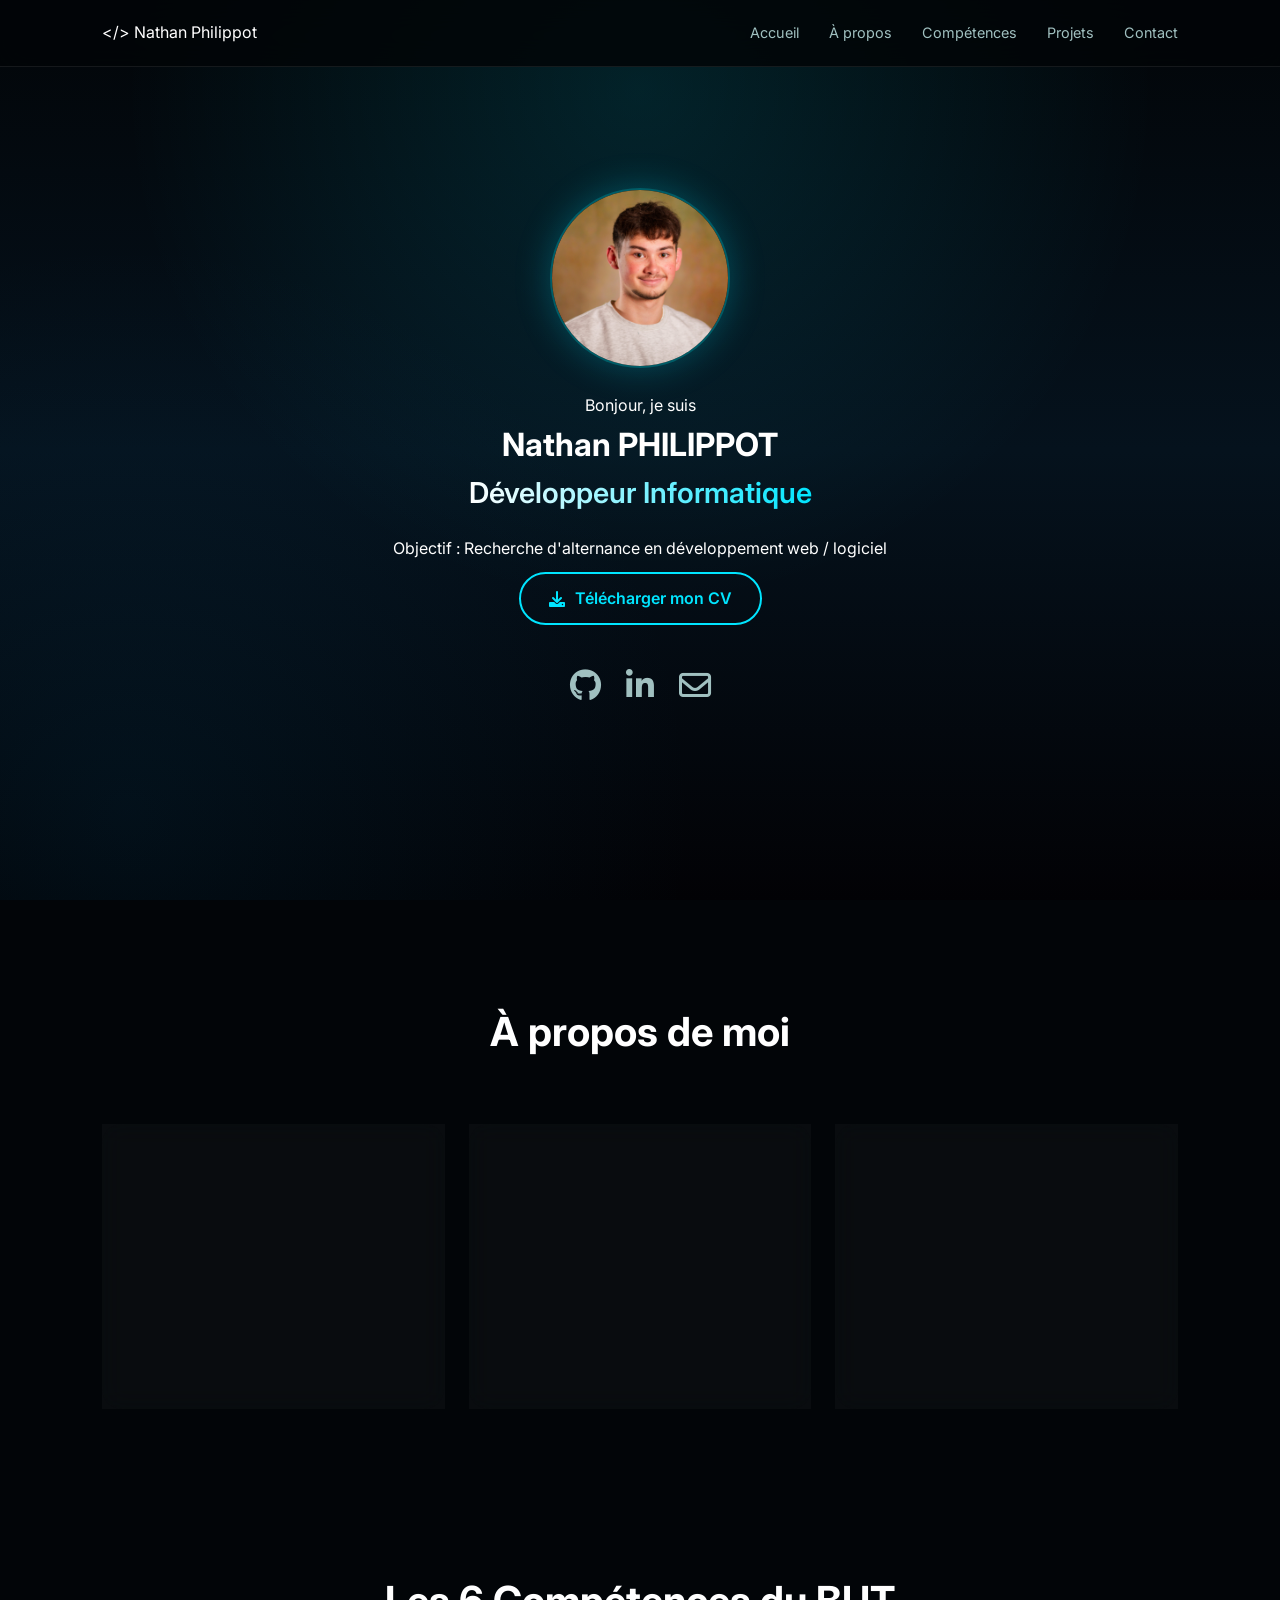
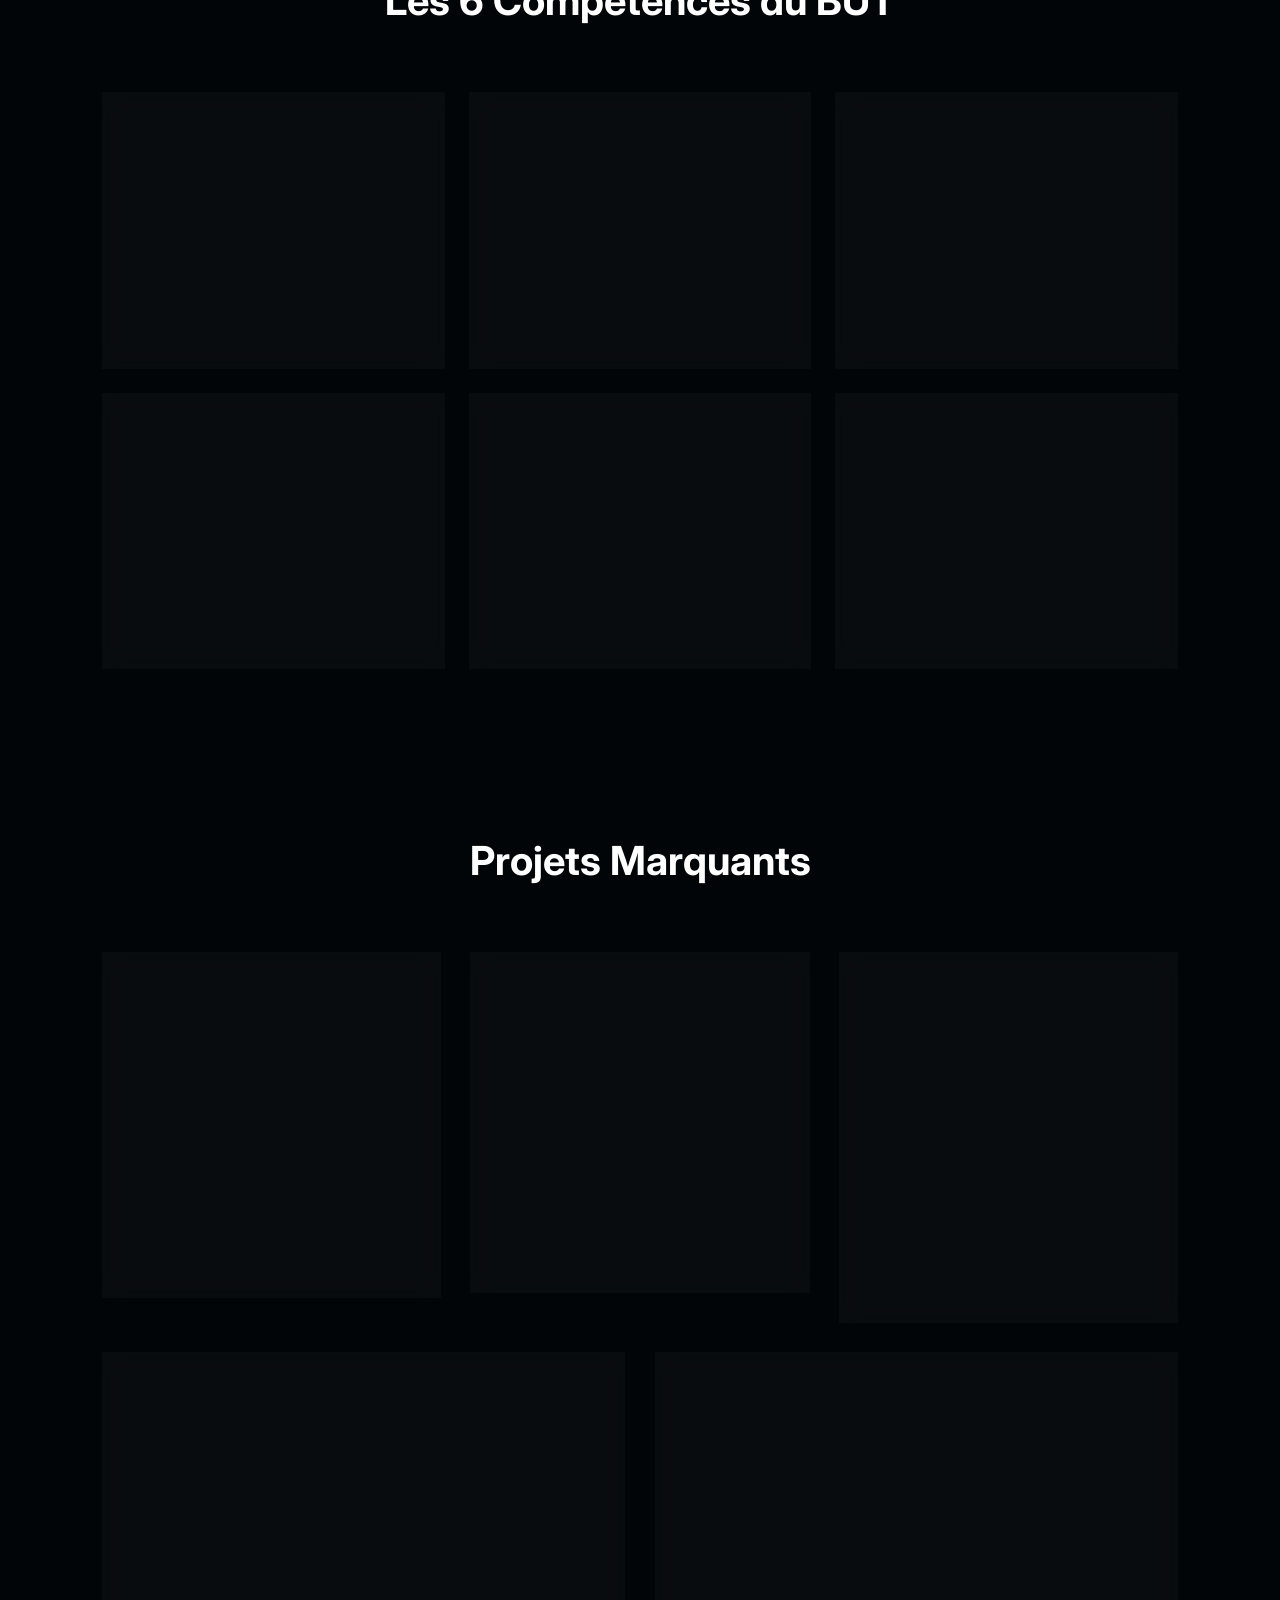
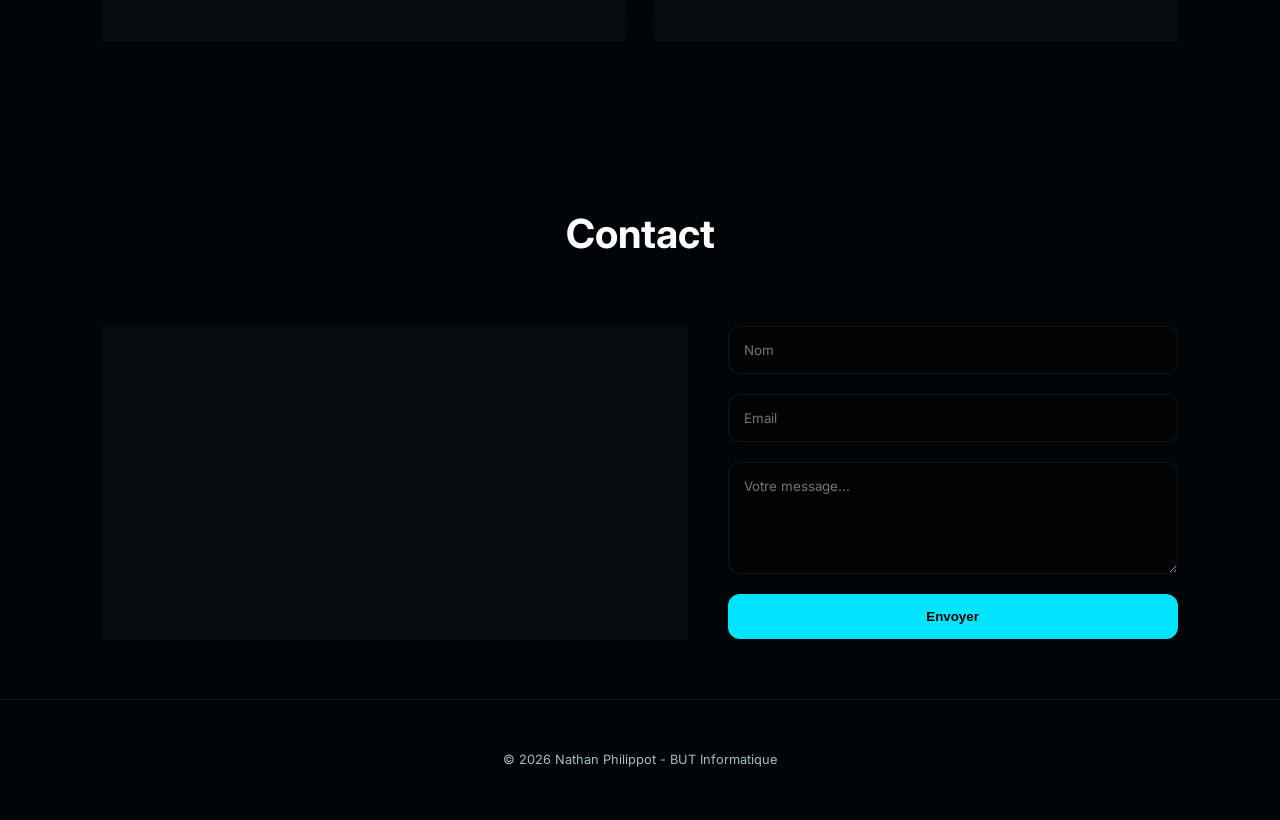
==== commit f074543f: "Add files via upload" ====
--- a/index.html
+++ b/index.html
@@ -74,7 +74,7 @@
                 <h3>Réaliser</h3>
                 <p>Développement d'applications complexes et responsives.</p>
                 <div class="skill-details">
-                    <hr><ul><li>SAE S1.01 : Jeu de logique en Python</li><li>Sokoban V2 : Modélisation et dév Java (POO)</li><li>Site vitrine web (HTML5/CSS3)</li></ul>
+                    <hr><ul><li>SAE Méthode numérique : Jeu de logique en Python</li><li>Sokoban V2 : Modélisation et dév en C (POO)</li><li>Site vitrine web (HTML5/CSS)</li></ul>
                 </div>
                 <a class="details-link">Cliquer pour voir les détails</a>
             </div>
@@ -110,7 +110,7 @@
                 <h3>Gérer les données</h3>
                 <p>Conception, modélisation et gestion de bases de données.</p>
                 <div class="skill-details">
-                    <hr><ul><li>Modélisation relationnelle (UML / Merise)</li><li>Création et requêtage de bases de données SQL</li></ul>
+                    <hr><ul><li>Modélisation relationnelle (UML)</li><li>Création et requêtage de bases de données SQL</li></ul>
                 </div>
                 <a class="details-link">Cliquer pour voir les détails</a>
             </div>
